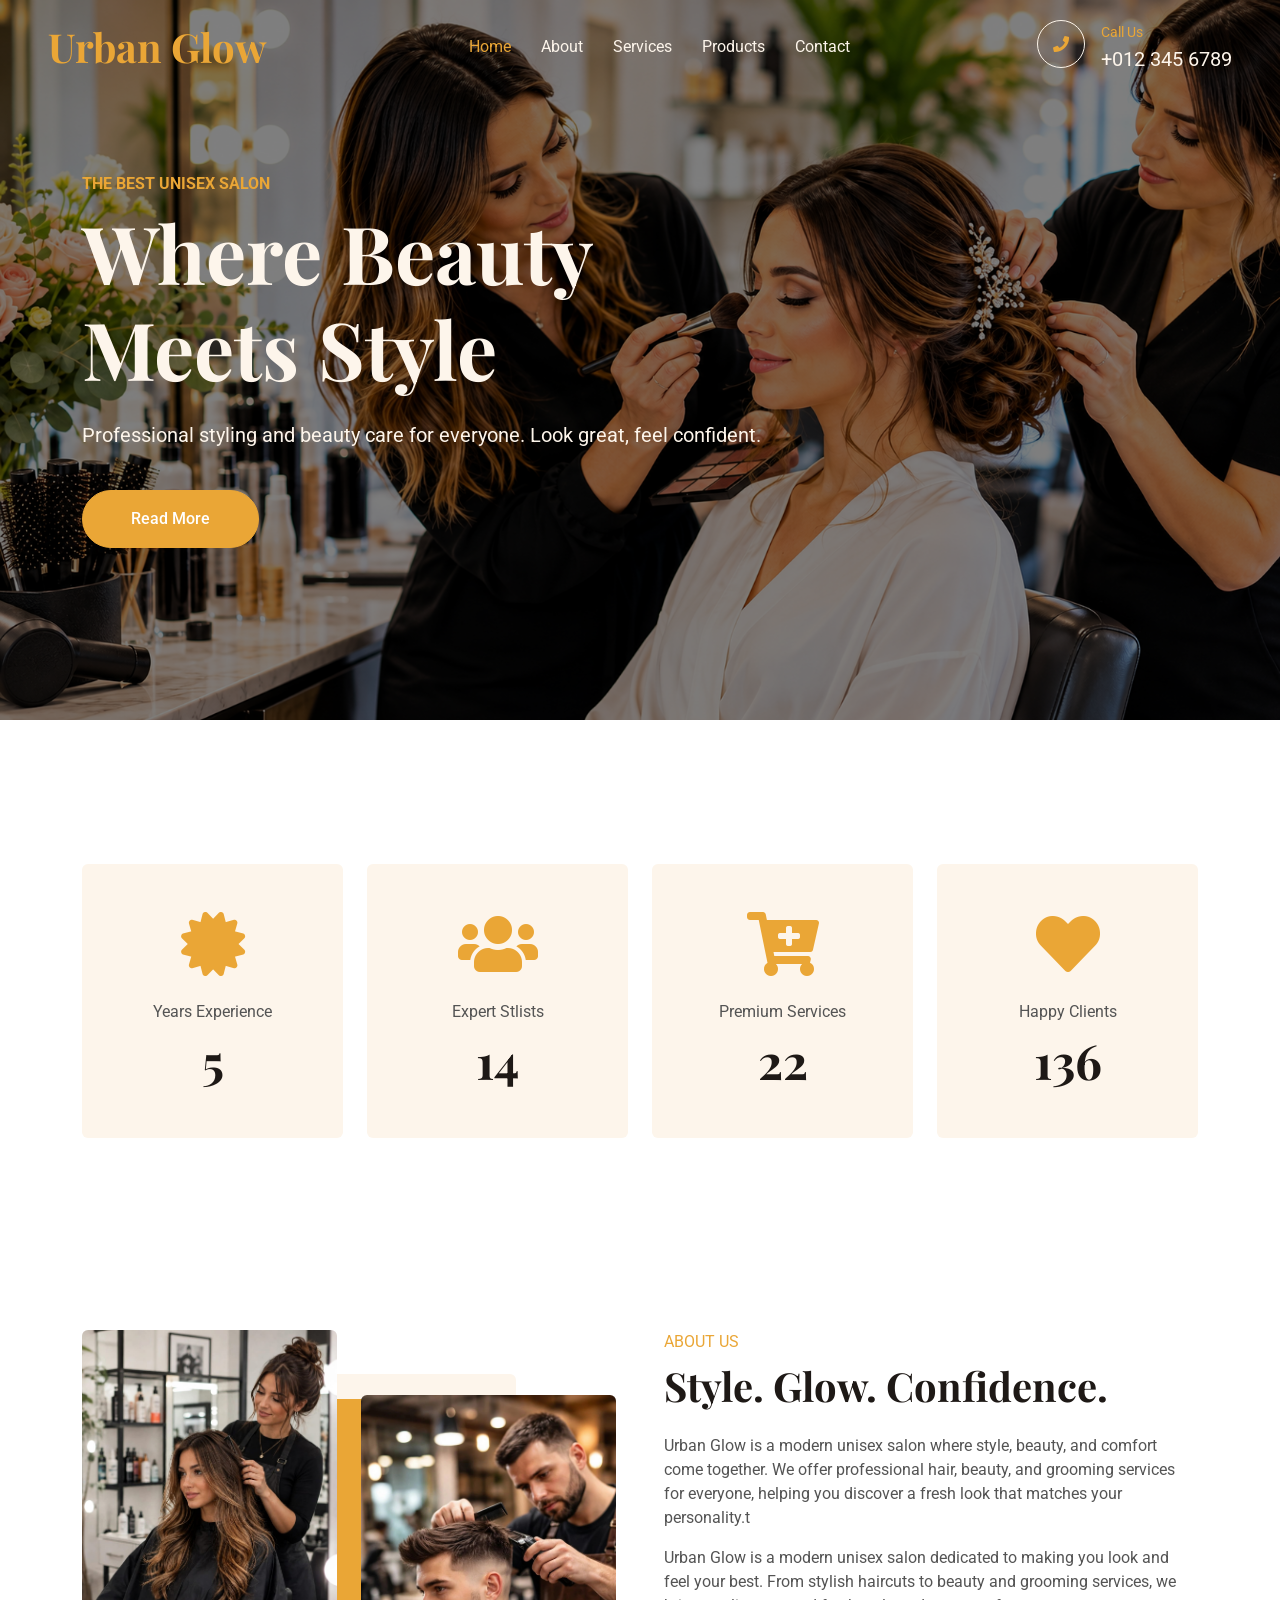
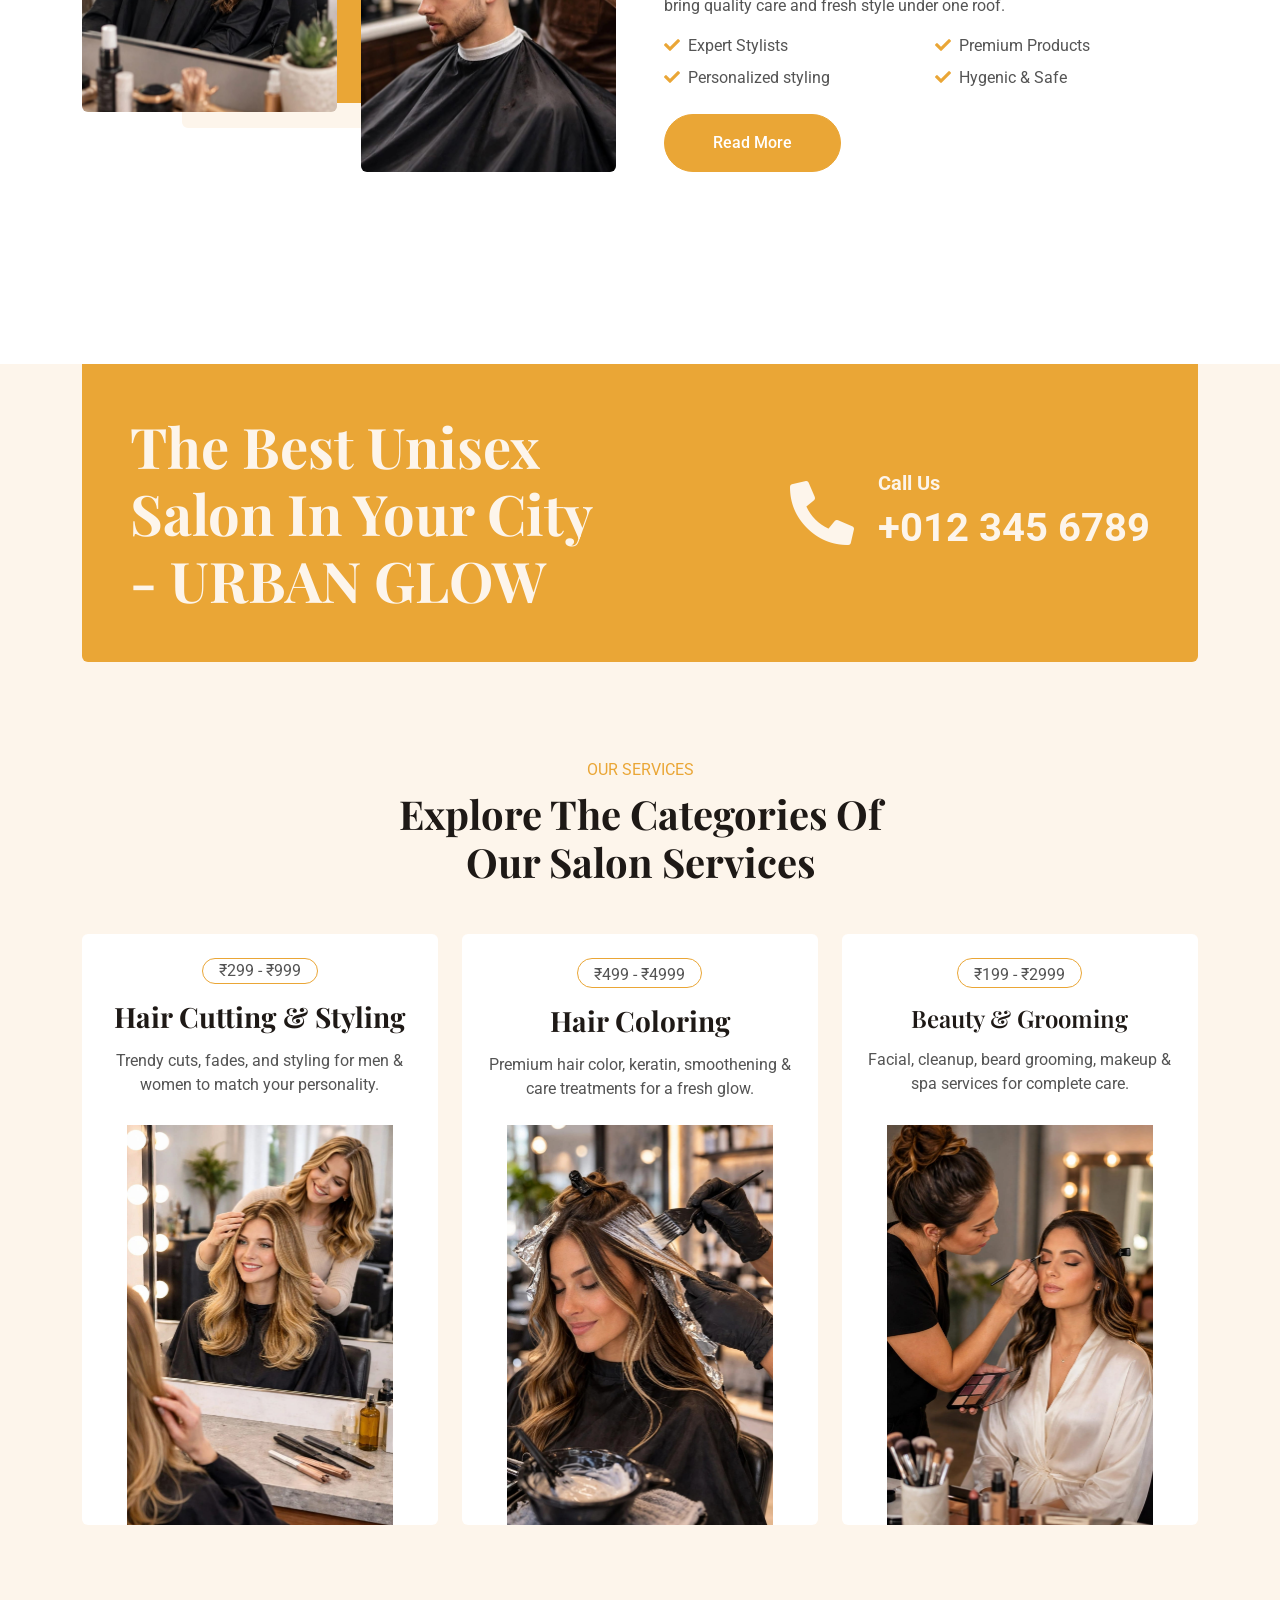
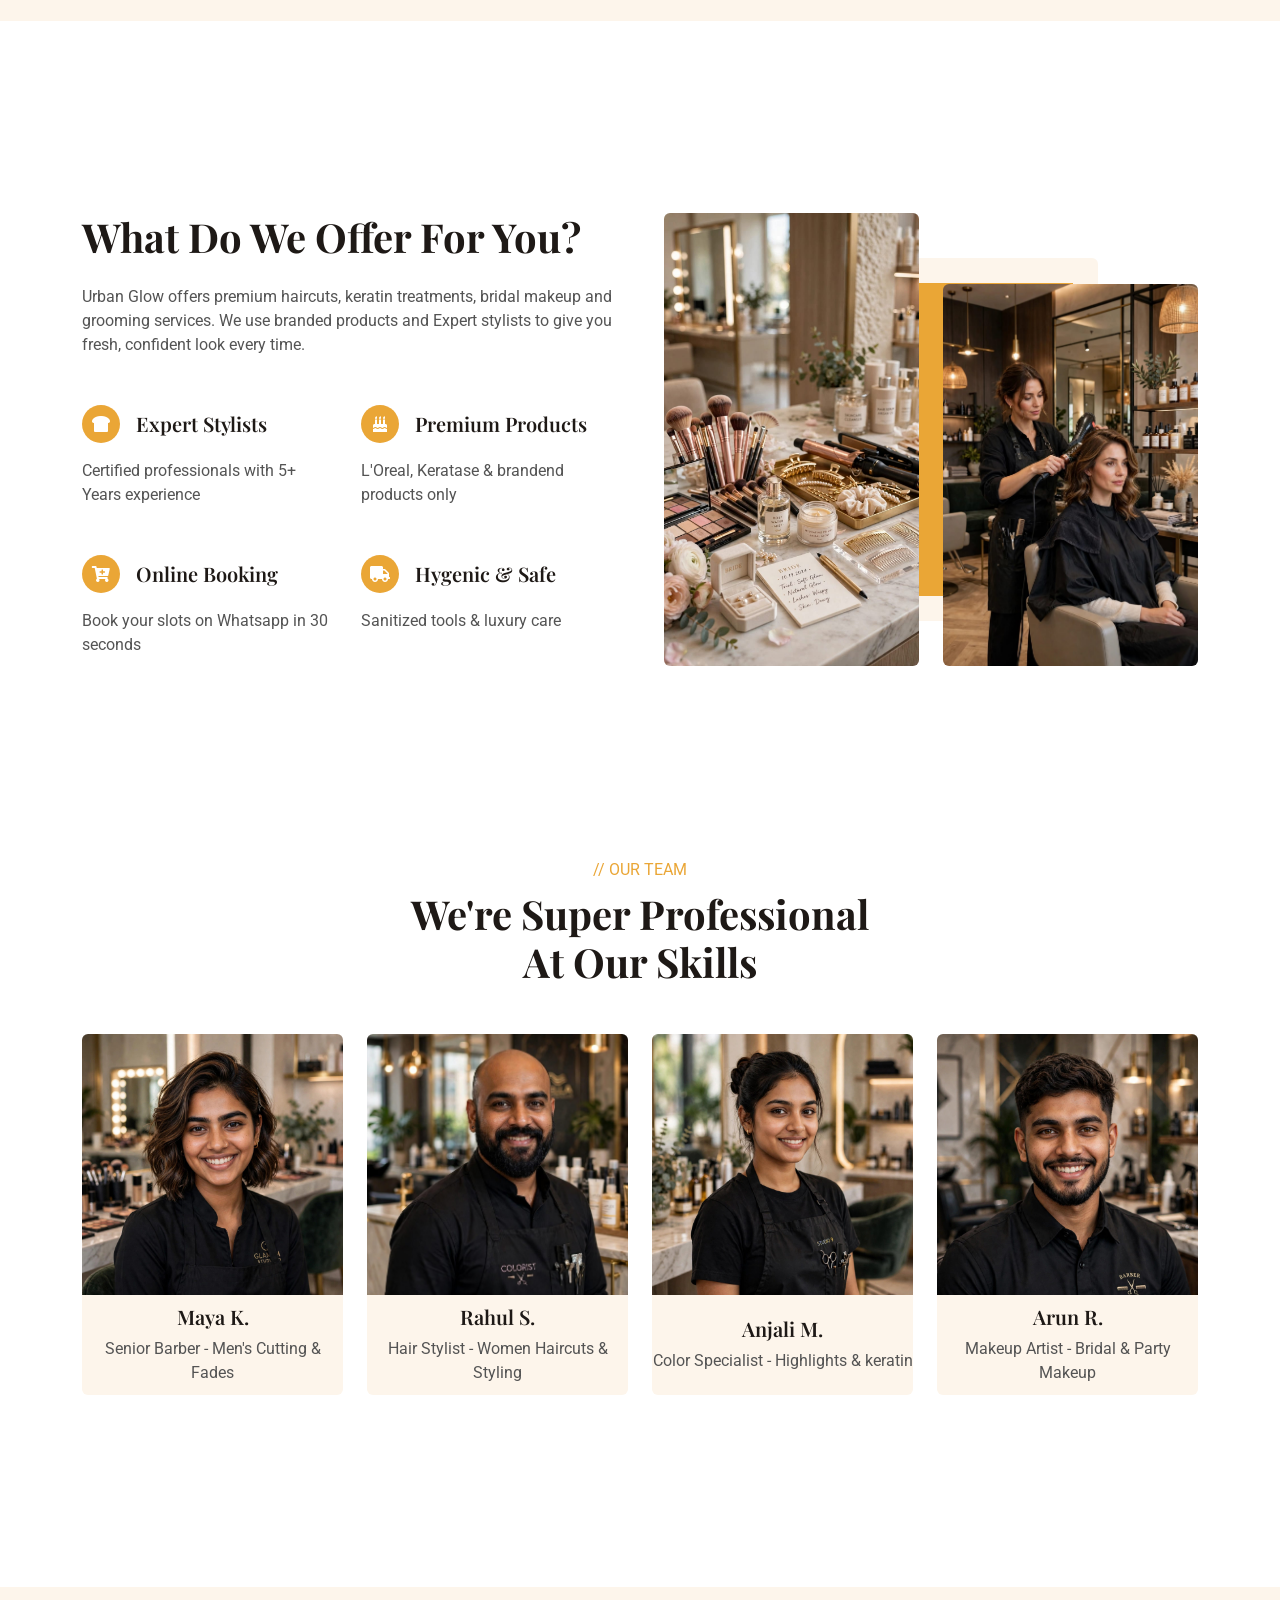
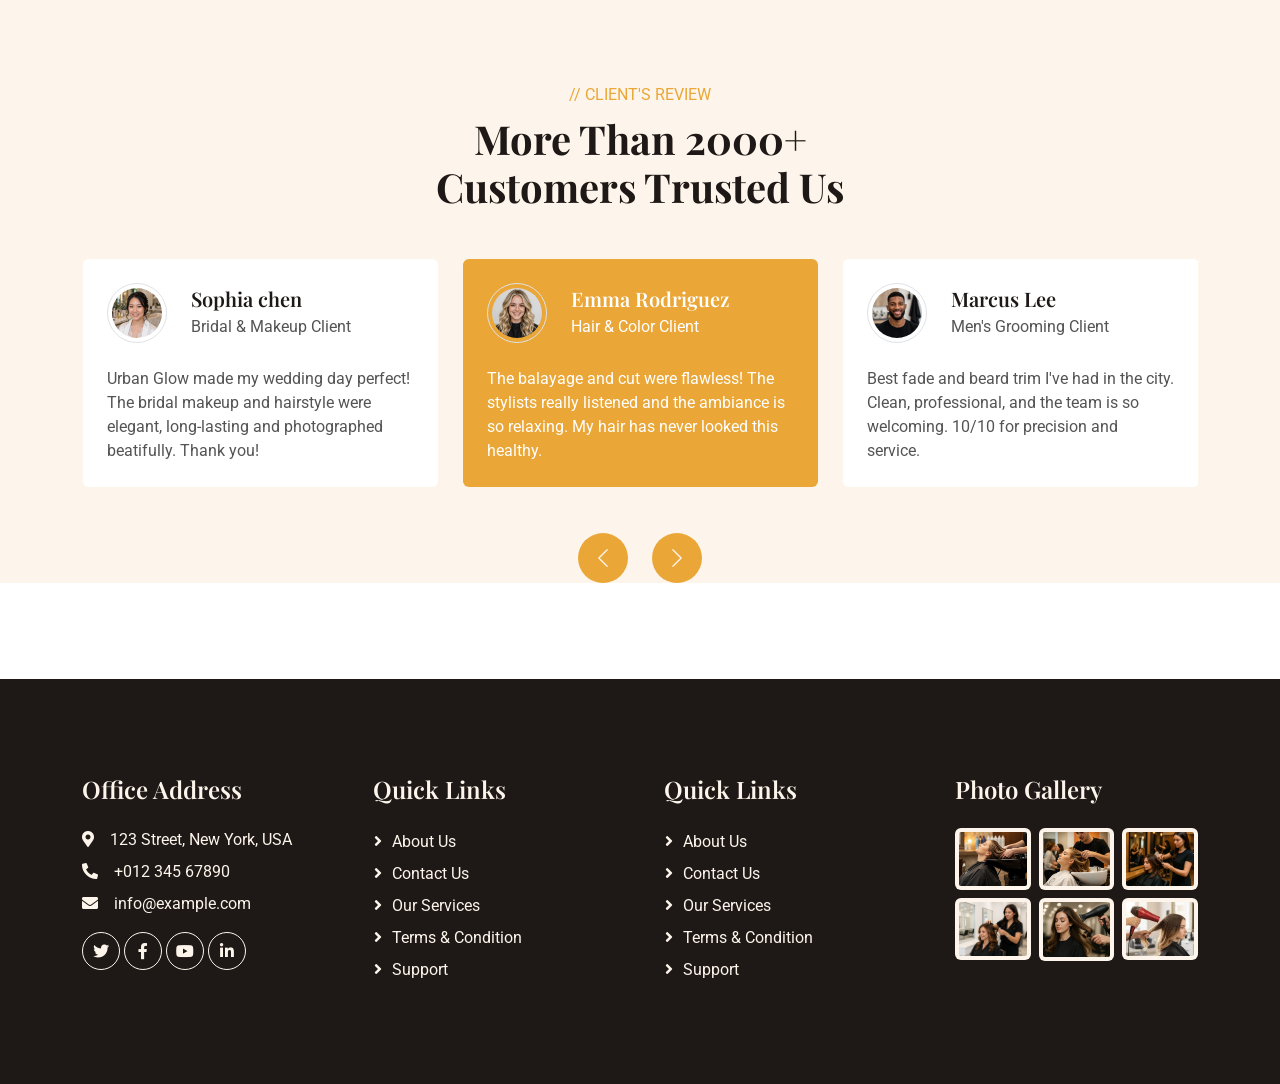
==== index.html @ 9240a6b5 "Add files via upload" ====
<!DOCTYPE html>
<html lang="en">

<head>
    <meta charset="utf-8">
    <title>Baker - Bakery Website Template</title>
    <meta content="width=device-width, initial-scale=1.0" name="viewport">
    <meta content="" name="keywords">
    <meta content="" name="description">

    <!-- Favicon -->
    <link href="img/favicon.ico" rel="icon">

    <!-- Google Web Fonts -->
    <link rel="preconnect" href="https://fonts.googleapis.com">
    <link rel="preconnect" href="https://fonts.gstatic.com" crossorigin>
    <link href="https://fonts.googleapis.com/css2?family=Roboto:wght@400;500&family=Playfair+Display:wght@600;700&display=swap" rel="stylesheet"> 

    <!-- Icon Font Stylesheet -->
    <link href="https://cdnjs.cloudflare.com/ajax/libs/font-awesome/5.10.0/css/all.min.css" rel="stylesheet">
    <link href="https://cdn.jsdelivr.net/npm/bootstrap-icons@1.4.1/font/bootstrap-icons.css" rel="stylesheet">

    <!-- Libraries Stylesheet -->
    <link href="lib/animate/animate.min.css" rel="stylesheet">
    <link href="lib/owlcarousel/assets/owl.carousel.min.css" rel="stylesheet">

    <!-- Customized Bootstrap Stylesheet -->
    <link href="css/bootstrap.min.css" rel="stylesheet">

    <!-- Template Stylesheet -->
    <link href="css/style.css" rel="stylesheet">
</head>

<body>
    <!-- Spinner Start -->
    <div id="spinner" class="show bg-white position-fixed translate-middle w-100 vh-100 top-50 start-50 d-flex align-items-center justify-content-center">
        <div class="spinner-grow text-primary" role="status"></div>
    </div>
    <!-- Spinner End -->


    <!-- Topbar Start -->
    <!-- <div class="container-fluid top-bar bg-dark text-light px-0 wow fadeIn" data-wow-delay="0.1s">
        <div class="row gx-0 align-items-center d-none d-lg-flex">
            <div class="col-lg-6 px-5 text-start">
                <ol class="breadcrumb mb-0">
                    <li class="breadcrumb-item"><a class="small text-light" href="#">Home</a></li>
                    <li class="breadcrumb-item"><a class="small text-light" href="#">Career</a></li>
                    <li class="breadcrumb-item"><a class="small text-light" href="#">Terms</a></li>
                    <li class="breadcrumb-item"><a class="small text-light" href="#">Privacy</a></li>
                </ol>
            </div>
            <div class="col-lg-6 px-5 text-end">
                <small>Follow us:</small>
                <div class="h-100 d-inline-flex align-items-center">
                    <a class="btn-lg-square text-primary border-end rounded-0" href=""><i class="fab fa-facebook-f"></i></a>
                    <a class="btn-lg-square text-primary border-end rounded-0" href=""><i class="fab fa-twitter"></i></a>
                    <a class="btn-lg-square text-primary border-end rounded-0" href=""><i class="fab fa-linkedin-in"></i></a>
                    <a class="btn-lg-square text-primary pe-0" href=""><i class="fab fa-instagram"></i></a>
                </div>
            </div>
        </div>
    </div> -->
    <!-- Topbar End -->


    <!-- Navbar Start -->
    <nav class="navbar navbar-expand-lg navbar-dark fixed-top py-lg-0 px-lg-5 wow fadeIn" data-wow-delay="0.1s">
        <a href="index.html" class="navbar-brand ms-4 ms-lg-0">
            <h1 class="text-primary m-0">Urban Glow</h1>
        </a>
        <button type="button" class="navbar-toggler me-4" data-bs-toggle="collapse" data-bs-target="#navbarCollapse">
            <span class="navbar-toggler-icon"></span>
        </button>
        <div class="collapse navbar-collapse" id="navbarCollapse">
            <div class="navbar-nav mx-auto p-4 p-lg-0">
                <a href="index.html" class="nav-item nav-link active">Home</a>
                <a href="about.html" class="nav-item nav-link">About</a>
                <a href="service.html" class="nav-item nav-link">Services</a>
                <a href="product.html" class="nav-item nav-link">Products</a>
                <!-- <div class="nav-item dropdown">
                    <a href="#" class="nav-link dropdown-toggle" data-bs-toggle="dropdown">Pages</a>
                    <div class="dropdown-menu m-0">
                        <a href="team.html" class="dropdown-item">Our Team</a>
                        <a href="testimonial.html" class="dropdown-item">Testimonial</a>
                        <a href="404.html" class="dropdown-item">404 Page</a>
                    </div>
                </div> -->
                <a href="contact.html" class="nav-item nav-link">Contact</a>
            </div>
            <div class=" d-none d-lg-flex">
                <div class="flex-shrink-0 btn-lg-square border border-light rounded-circle">
                    <i class="fa fa-phone text-primary"></i>
                </div>
                <div class="ps-3">
                    <small class="text-primary mb-0">Call Us</small>
                    <p class="text-light fs-5 mb-0">+012 345 6789</p>
                </div>
            </div>
        </div>
    </nav>
    <!-- Navbar End -->


    <!-- Carousel Start -->
    <div class="container-fluid p-0 pb-5 wow fadeIn" data-wow-delay="0.1s">
        <div class="owl-carousel header-carousel position-relative">
            <div class="owl-carousel-item position-relative">
                <img class="img-fluid" src="img/backgroundimg1.png" alt="">
                <div class="owl-carousel-inner">
                    <div class="container">
                        <div class="row justify-content-start">
                            <div class="col-lg-8">
                                <p class="text-primary text-uppercase fw-bold mb-2"> The Best Unisex Salon</p>
                                <h1 class="display-1 text-light mb-4 animated slideInDown">Where Beauty Meets Style</h1>
                                <p class="text-light fs-5 mb-4 pb-3">Professional styling and beauty care for everyone. Look great, feel confident.</p>
                                <a href="" class="btn btn-primary rounded-pill py-3 px-5">Read More</a>
                            </div>
                        </div>
                    </div>
                </div>
            </div>
            <!-- <div class="owl-carousel-item position-relative">
                <img class="img-fluid" src="img/carousel-2.jpg" alt="">
                <div class="owl-carousel-inner">
                    <div class="container">
                        <div class="row justify-content-start">
                            <div class="col-lg-8">
                                <p class="text-primary text-uppercase fw-bold mb-2">// The Best Bakery</p>
                                <h1 class="display-1 text-light mb-4 animated slideInDown">We Bake With Passion</h1>
                                <p class="text-light fs-5 mb-4 pb-3">Vero elitr justo clita lorem. Ipsum dolor sed stet sit diam rebum ipsum.</p>
                                <a href="" class="btn btn-primary rounded-pill py-3 px-5">Read More</a>
                            </div>
                        </div>
                    </div>
                </div>
            </div> -->
        </div>
    </div>
    <!-- Carousel End -->


    <!-- Facts Start -->
    <div class="container-fluid py-6">
        <div class="container">
            <div class="row g-4">
                <div class="col-lg-3 col-md-6 wow fadeIn" data-wow-delay="0.1s">
                    <div class="fact-item bg-light rounded text-center h-100 p-5">
                        <i class="fa fa-certificate fa-4x text-primary mb-4"></i>
                        <p class="mb-2">Years Experience</p>
                        <h1 class="display-5 mb-0" data-toggle="counter-up">10</h1>
                    </div>
                </div>
                <div class="col-lg-3 col-md-6 wow fadeIn" data-wow-delay="0.3s">
                    <div class="fact-item bg-light rounded text-center h-100 p-5">
                        <i class="fa fa-users fa-4x text-primary mb-4"></i>
                        <p class="mb-2">Expert Stlists</p>
                        <h1 class="display-5 mb-0" data-toggle="counter-up">25</h1>
                    </div>
                </div>
                <div class="col-lg-3 col-md-6 wow fadeIn" data-wow-delay="0.5s">
                    <div class="fact-item bg-light rounded text-center h-100 p-5">
                        <i class="fa fa-cart-plus fa-4x text-primary mb-4"></i>
                        <p class="mb-2">Premium Services</p>
                        <h1 class="display-5 mb-0" data-toggle="counter-up">40</h1>
                    </div>
                </div>
                <div class="col-lg-3 col-md-6 wow fadeIn" data-wow-delay="0.7s">
                    <div class="fact-item bg-light rounded text-center h-100 p-5">
                        <i class="fa fa-heart fa-4x text-primary mb-4"></i>
                        <p class="mb-2">Happy Clients</p>
                        <h1 class="display-5 mb-0" data-toggle="counter-up">250</h1>
                    </div>
                </div>
            </div>
        </div>
    </div>
    <!-- Facts End -->


    <!-- About Start -->
    <div class="container-fluid py-6">
        <div class="container">
            <div class="row g-5">
                <div class="col-lg-6 wow fadeInUp" data-wow-delay="0.1s">
                    <div class="row img-twice position-relative h-100">
                        <div class="col-6">
                            <img class="img-fluid rounded" src="img/girl1.jpeg" alt="">
                        </div>
                        <div class="col-6 align-self-end">
                            <img class="img-fluid rounded" src="img/men1.jpeg" alt="">
                        </div>
                    </div>
                </div>
                <div class="col-lg-6 wow fadeInUp" data-wow-delay="0.5s">
                    <div class="h-100">
                        <p class="text-primary text-uppercase mb-2">About Us</p>
                        <h1 class="display-6 mb-4">Style. Glow. Confidence.</h1>

                        <p>Urban Glow is a modern unisex salon where style, beauty, and comfort come together. We offer professional hair, beauty, and grooming services for everyone, helping you discover a fresh look that matches your personality.t</p>

                        <p>Urban Glow is a modern unisex salon dedicated to making you look and feel your best. From stylish haircuts to beauty and grooming services, we bring quality care and fresh style under one roof.</p>

                        <div class="row g-2 mb-4">
                            <div class="col-sm-6">
                                <i class="fa fa-check text-primary me-2"></i>Expert Stylists
                            </div>
                            <div class="col-sm-6">
                                <i class="fa fa-check text-primary me-2"></i>Premium Products
                            </div>
                            <div class="col-sm-6">
                                <i class="fa fa-check text-primary me-2"></i>Personalized styling
                            </div>
                            <div class="col-sm-6">
                                <i class="fa fa-check text-primary me-2"></i>Hygenic & Safe
                            </div>
                        </div>
                        <a class="btn btn-primary rounded-pill py-3 px-5" href="">Read More</a>
                    </div>
                </div>
            </div>
        </div>
    </div>
    <!-- About End -->


    <!-- Product Start -->
    <div class="container-fluid bg-light my-6 py-6 pt-0">
        <div class="container">
            <div class="bg-primary text-light rounded-bottom p-5 my-6 mt-0 wow fadeInUp" data-wow-delay="0.1s">
                <div class="row g-4 align-items-center">
                    <div class="col-lg-6">
                        <h1 class="display-4 text-light mb-0">The Best Unisex Salon In Your City - URBAN GLOW</h1>
                    </div>
                    <div class="col-lg-6 text-lg-end">
                        <div class="d-inline-flex align-items-center text-start">
                            <i class="fa fa-phone-alt fa-4x flex-shrink-0"></i>
                            <div class="ms-4">
                                <p class="fs-5 fw-bold mb-0">Call Us</p>
                                <p class="fs-1 fw-bold mb-0">+012 345 6789</p>
                            </div>
                        </div>
                    </div>
                </div>
            </div>
            <div class="text-center mx-auto mb-5 wow fadeInUp" data-wow-delay="0.1s" style="max-width: 500px;">
                <p class="text-primary text-uppercase mb-2">Our Services</p>
                <h1 class="display-6 mb-4">Explore The Categories Of Our Salon Services</h1>
            </div>
            <div class="row g-4">
                <div class="col-lg-4 col-md-6 wow fadeInUp" data-wow-delay="0.1s">
                    <div class="product-item d-flex flex-column bg-white rounded overflow-hidden h-100">
                        <div class="text-center p-4">
                            <div class="d-inline-block border border-primary rounded-pill px-3 mb-3">₹299 - ₹999</div>
                            <h3 class="mb-3">Hair Cutting & Styling</h3>
                            <span>Trendy cuts, fades, and styling for men & women to match your personality.</span>
                        </div>
                        <div class="position-relative mt-auto">
    <img class="img-fluid salon-img" src="img/girl2.jpeg" alt="Salon">
    
    <div class="product-overlay">
        <a class="btn btn-lg-square btn-outline-light rounded-circle" href="">
            <i class="fa fa-eye text-primary"></i>
        </a>
    </div>
</div>
<style>
    .salon-img {
    width: 100%;
    height: 400px;
    object-fit: contain;
    display: block;
}
</style>
                    </div>
                </div>
                <div class="col-lg-4 col-md-6 wow fadeInUp" data-wow-delay="0.3s">
                    <div class="product-item d-flex flex-column bg-white rounded overflow-hidden h-100">
                        <div class="text-center p-4">
                            <div class="d-inline-block border border-primary rounded-pill pt-1 px-3 mb-3">₹499 - ₹4999</div>
                            <h3 class="mb-3">Hair Coloring </h3>
                            <span>Premium hair color, keratin, smoothening & care treatments for a fresh glow.</span>
                        </div>
                        <div class="position-relative mt-auto">
    <img class="img-fluid salon-img" src="img/girl3.jpeg" alt="Salon">
    
    <div class="product-overlay">
        <a class="btn btn-lg-square btn-outline-light rounded-circle" href="">
            <i class="fa fa-eye text-primary"></i>
        </a>
    </div>
</div>
                    </div>
                </div>
                <div class="col-lg-4 col-md-6 wow fadeInUp" data-wow-delay="0.5s">
                    <div class="product-item d-flex flex-column bg-white rounded overflow-hidden h-100">
                        <div class="text-center p-4">
                            <div class="d-inline-block border border-primary rounded-pill pt-1 px-3 mb-3">₹199 - ₹2999</div>
                            <h4 class="mb-3">Beauty & Grooming</h4>
                            <span>Facial, cleanup, beard grooming, makeup & spa services for complete care.</span>
                        </div>
                        <div class="position-relative mt-auto">
    <img class="img-fluid salon-img" src="img/girl4.jpeg" alt="Salon">
    
    <div class="product-overlay">
        <a class="btn btn-lg-square btn-outline-light rounded-circle" href="">
            <i class="fa fa-eye text-primary"></i>
        </a>
    </div>
</div>
                    </div>
                </div>
            </div>
        </div>
    </div>
    <!-- Product End -->


    <!-- Service Start -->
    <div class="container-fluid py-6">
        <div class="container">
            <div class="row g-5">
                <div class="col-lg-6 wow fadeInUp" data-wow-delay="0.1s">
                    <!-- <p class="text-primary text-uppercase mb-2">// Our Services</p> -->
                    <h1 class="display-6 mb-4">What Do We Offer For You?</h1>
                    <p class="mb-5">Urban Glow offers premium haircuts, keratin treatments, bridal makeup and grooming services. We use branded products and Expert stylists to give you fresh, confident look every time.</p>
                    <div class="row gy-5 gx-4">
                        <div class="col-sm-6 wow fadeIn" data-wow-delay="0.1s">
                            <div class="d-flex align-items-center mb-3">
                                <div class="flex-shrink-0 btn-square bg-primary rounded-circle me-3">
                                    <i class="fa fa-bread-slice text-white"></i>
                                </div>
                                <h5 class="mb-0">Expert Stylists</h5>
                            </div>
                            <span>Certified professionals with 5+ Years experience</span>
                        </div>
                        <div class="col-sm-6 wow fadeIn" data-wow-delay="0.2s">
                            <div class="d-flex align-items-center mb-3">
                                <div class="flex-shrink-0 btn-square bg-primary rounded-circle me-3">
                                    <i class="fa fa-birthday-cake text-white"></i>
                                </div>
                                <h5 class="mb-0">Premium Products</h5>
                            </div>
                            <span>L'Oreal, Keratase & brandend products only</span>
                        </div>
                        <div class="col-sm-6 wow fadeIn" data-wow-delay="0.3s">
                            <div class="d-flex align-items-center mb-3">
                                <div class="flex-shrink-0 btn-square bg-primary rounded-circle me-3">
                                    <i class="fa fa-cart-plus text-white"></i>
                                </div>
                                <h5 class="mb-0">Online Booking</h5>
                            </div>
                            <span>Book your slots on Whatsapp in 30 seconds</span>
                        </div>
                        <div class="col-sm-6 wow fadeIn" data-wow-delay="0.4s">
                            <div class="d-flex align-items-center mb-3">
                                <div class="flex-shrink-0 btn-square bg-primary rounded-circle me-3">
                                    <i class="fa fa-truck text-white"></i>
                                </div>
                                <h5 class="mb-0">Hygenic & Safe</h5>
                            </div>
                            <span>Sanitized tools & luxury care</span>
                        </div>
                    </div>
                </div>
                <div class="col-lg-6 wow fadeInUp" data-wow-delay="0.5s">
                    <div class="row img-twice position-relative h-100">
                        <div class="col-6">
                            <img class="img-fluid rounded" src="img/image1.jpeg" alt="">
                        </div>
                        <div class="col-6 align-self-end">
                            <img class="img-fluid rounded" src="img/image2.jpeg" alt="">
                        </div>
                    </div>
                </div>
            </div>
        </div>
    </div>
    <!-- Service End -->


    <!-- Team Start -->
    <div class="container-fluid py-6">
        <div class="container">
            <div class="text-center mx-auto mb-5 wow fadeInUp" data-wow-delay="0.1s" style="max-width: 500px;">
                <p class="text-primary text-uppercase mb-2">// Our Team</p>
                <h1 class="display-6 mb-4">We're Super Professional At Our Skills</h1>
            </div>
            <div class="row g-4">
                <div class="col-lg-3 col-md-6 wow fadeInUp" data-wow-delay="0.1s">
                    <div class="team-item text-center rounded overflow-hidden">
                        <img class="img-fluid" src="img/image3.jpeg" alt="">
                        <div class="team-text">
                            <div class="team-title">
                                <h5>Maya K.</h5>
                                <span>Senior Barber - Men's Cutting & Fades</span>
                            </div>
                            <div class="team-social">
                                <a class="btn btn-square btn-light rounded-circle" href=""><i class="fab fa-facebook-f"></i></a>
                                <a class="btn btn-square btn-light rounded-circle" href=""><i class="fab fa-twitter"></i></a>
                                <a class="btn btn-square btn-light rounded-circle" href=""><i class="fab fa-instagram"></i></a>
                            </div>
                        </div>
                    </div>
                </div>
                <div class="col-lg-3 col-md-6 wow fadeInUp" data-wow-delay="0.3s">
                    <div class="team-item text-center rounded overflow-hidden">
                        <img class="img-fluid" src="img/image4.jpeg" alt="">
                        <div class="team-text">
                            <div class="team-title">
                                <h5>Rahul S.</h5>
                                <span>Hair Stylist - Women Haircuts & Styling </span>
                            </div>
                            <div class="team-social">
                                <a class="btn btn-square btn-light rounded-circle" href=""><i class="fab fa-facebook-f"></i></a>
                                <a class="btn btn-square btn-light rounded-circle" href=""><i class="fab fa-twitter"></i></a>
                                <a class="btn btn-square btn-light rounded-circle" href=""><i class="fab fa-instagram"></i></a>
                            </div>
                        </div>
                    </div>
                </div>
                <div class="col-lg-3 col-md-6 wow fadeInUp" data-wow-delay="0.5s">
                    <div class="team-item text-center rounded overflow-hidden">
                        <img class="img-fluid" src="img/image5.jpeg" alt="">
                        <div class="team-text">
                            <div class="team-title">
                                <h5>Anjali M.</h5>
                                <span>Color Specialist - Highlights & keratin</span>
                            </div>
                            <div class="team-social">
                                <a class="btn btn-square btn-light rounded-circle" href=""><i class="fab fa-facebook-f"></i></a>
                                <a class="btn btn-square btn-light rounded-circle" href=""><i class="fab fa-twitter"></i></a>
                                <a class="btn btn-square btn-light rounded-circle" href=""><i class="fab fa-instagram"></i></a>
                            </div>
                        </div>
                    </div>
                </div>
                <div class="col-lg-3 col-md-6 wow fadeInUp" data-wow-delay="0.7s">
                    <div class="team-item text-center rounded overflow-hidden">
                        <img class="img-fluid" src="img/image6.jpeg" alt="">
                        <div class="team-text">
                            <div class="team-title">
                                <h5>Arun R.</h5>
                                <span>Makeup Artist - Bridal & Party Makeup</span>
                            </div>
                            <div class="team-social">
                                <a class="btn btn-square btn-light rounded-circle" href=""><i class="fab fa-facebook-f"></i></a>
                                <a class="btn btn-square btn-light rounded-circle" href=""><i class="fab fa-twitter"></i></a>
                                <a class="btn btn-square btn-light rounded-circle" href=""><i class="fab fa-instagram"></i></a>
                            </div>
                        </div>
                    </div>
                </div>
            </div>
        </div>
    </div>
    <!-- Team End -->


    <!-- Testimonial Start -->
    <div class="container-fluid bg-light my-6 py-6 pb-0">
        <div class="container">
            <div class="text-center mx-auto mb-5 wow fadeInUp" data-wow-delay="0.1s" style="max-width: 500px;">
                <p class="text-primary text-uppercase mb-2">// Client's Review</p>
                <h1 class="display-6 mb-4">More Than 2000+ Customers Trusted Us</h1>
            </div>
            <div class="owl-carousel testimonial-carousel wow fadeInUp" data-wow-delay="0.1s">
                <div class="testimonial-item bg-white rounded p-4">
                    <div class="d-flex align-items-center mb-4">
                        <img class="flex-shrink-0 rounded-circle border p-1" src="img/emma.jpeg" alt="">
                        <div class="ms-4">
                            <h5 class="mb-1">Emma Rodriguez</h5>
                            <span>Hair & Color Client </span>
                        </div>
                    </div>
                    <p class="mb-0">The balayage and cut were flawless! The stylists really listened and the ambiance is so relaxing. My hair has never looked this healthy.</p>
                </div>
                <div class="testimonial-item bg-white rounded p-4">
                    <div class="d-flex align-items-center mb-4">
                        <img class="flex-shrink-0 rounded-circle border p-1" src="img/marcus.jpeg" alt="">
                        <div class="ms-4">
                            <h5 class="mb-1">Marcus Lee</h5>
                            <span>Men's Grooming Client</span>
                        </div>
                    </div>
                    <p class="mb-0">Best fade and beard trim I've had in the city. Clean, professional, and the team is so welcoming. 10/10 for precision and service.</p>
                </div>
                <div class="testimonial-item bg-white rounded p-4">
                    <div class="d-flex align-items-center mb-4">
                        <img class="flex-shrink-0 rounded-circle border p-1" src="img/priya.jpeg" alt="">
                        <div class="ms-4">
                            <h5 class="mb-1">Priya Sharma</h5>
                            <span>Spa & Skincare Client</span>
                        </div>
                    </div>
                    <fp class="mb-0">Urban Glow made my wedding day perfect! The bridal makeup and hairstyle were elegant, long-lasting and photographed beatifully. Thank you!</p>
                </div>
                <div class="testimonial-item bg-white rounded p-4">
                    <div class="d-flex align-items-center mb-4">
                        <img class="flex-shrink-0 rounded-circle border p-1" src="img/sophia.jpeg" alt="">
                        <div class="ms-4">
                            <h5 class="mb-1">Sophia chen</h5>
                            <span>Bridal & Makeup Client</span>
                        </div>
                    </div>
                    <p class="mb-0">Urban Glow made my wedding day perfect! The bridal makeup and hairstyle were elegant, long-lasting and photographed beatifully. Thank you!</p>
                </div>
            </div>
            <!-- <div class="bg-primary text-light rounded-top p-5 my-6 mb-0 wow fadeInUp" data-wow-delay="0.1s">
                <div class="row align-items-center">
                    <div class="col-md-6">
                        <h1 class="display-4 text-light mb-0">Subscribe Our Newsletter</h1>
                    </div>
                    <div class="col-md-6 text-md-end">
                        <div class="position-relative">
                            <input class="form-control bg-transparent border-light w-100 py-3 ps-4 pe-5" type="text" placeholder="Your email">
                            <button type="button" class="btn btn-dark py-2 px-3 position-absolute top-0 end-0 mt-2 me-2">SignUp</button>
                        </div>
                    </div>
                </div>
            </div> -->
        </div>
    </div>
    <!-- Testimonial End -->


    <!-- Footer Start -->
    <div class="container-fluid bg-dark text-light footer my-6 mb-0 py-5 wow fadeIn" data-wow-delay="0.1s">
        <div class="container py-5">
            <div class="row g-5">
                <div class="col-lg-3 col-md-6">
                    <h4 class="text-light mb-4">Office Address</h4>
                    <p class="mb-2"><i class="fa fa-map-marker-alt me-3"></i>123 Street, New York, USA</p>
                    <p class="mb-2"><i class="fa fa-phone-alt me-3"></i>+012 345 67890</p>
                    <p class="mb-2"><i class="fa fa-envelope me-3"></i>info@example.com</p>
                    <div class="d-flex pt-2">
                        <a class="btn btn-square btn-outline-light rounded-circle me-1" href=""><i class="fab fa-twitter"></i></a>
                        <a class="btn btn-square btn-outline-light rounded-circle me-1" href=""><i class="fab fa-facebook-f"></i></a>
                        <a class="btn btn-square btn-outline-light rounded-circle me-1" href=""><i class="fab fa-youtube"></i></a>
                        <a class="btn btn-square btn-outline-light rounded-circle me-0" href=""><i class="fab fa-linkedin-in"></i></a>
                    </div>
                </div>
                <div class="col-lg-3 col-md-6">
                    <h4 class="text-light mb-4">Quick Links</h4>
                    <a class="btn btn-link" href="">About Us</a>
                    <a class="btn btn-link" href="">Contact Us</a>
                    <a class="btn btn-link" href="">Our Services</a>
                    <a class="btn btn-link" href="">Terms & Condition</a>
                    <a class="btn btn-link" href="">Support</a>
                </div>
                <div class="col-lg-3 col-md-6">
                    <h4 class="text-light mb-4">Quick Links</h4>
                    <a class="btn btn-link" href="">About Us</a>
                    <a class="btn btn-link" href="">Contact Us</a>
                    <a class="btn btn-link" href="">Our Services</a>
                    <a class="btn btn-link" href="">Terms & Condition</a>
                    <a class="btn btn-link" href="">Support</a>
                </div>
                <div class="col-lg-3 col-md-6">
                    <h4 class="text-light mb-4">Photo Gallery</h4>
                    <div class="row g-2">
                        <div class="col-4">
                            <img class="img-fluid bg-light rounded p-1" src="img/image1.jpg" alt="Image">
                        </div>
                        <div class="col-4">
                            <img class="img-fluid bg-light rounded p-1" src="img/image2.jpg" alt="Image">
                        </div>
                        <div class="col-4">
                            <img class="img-fluid bg-light rounded p-1" src="img/image3.jpg" alt="Image">
                        </div>
                        <div class="col-4">
                            <img class="img-fluid bg-light rounded p-1" src="img/image4.jpg" alt="Image">
                        </div>
                        <div class="col-4">
                            <img class="img-fluid bg-light rounded p-1" src="img/image5.jpg" alt="Image">
                        </div>
                        <div class="col-4">
                            <img class="img-fluid bg-light rounded p-1" src="img/image6.jpg" alt="Image">
                        </div>
                    </div>
                </div>
            </div>
        </div>
    </div>
    <!-- Footer End -->


    <!-- Copyright Start -->
    <!-- <div class="container-fluid copyright text-light py-4 wow fadeIn" data-wow-delay="0.1s">
        <div class="container">
            <div class="row">
                <div class="col-md-6 text-center text-md-start mb-3 mb-md-0">
                    &copy; <a href="#">Your Site Name</a>, All Right Reserved.
                </div>
                <div class="col-md-6 text-center text-md-end"> -->
                    <!--/*** The author’s attribution link below must remain intact on your website. ***/-->
                    <!--/*** If you wish to remove this credit link, please purchase the Pro Version from https://htmlcodex.com/downloading/?item=2449 ***/-->
                    <!-- Designed By <a href="https://htmlcodex.com">HTML Codex</a>
                </div>
            </div>
        </div>
    </div> -->
    <!-- Copyright End -->


    <!-- Back to Top -->
    <a href="#" class="btn btn-lg btn-primary btn-lg-square rounded-circle back-to-top"><i class="bi bi-arrow-up"></i></a>


    <!-- JavaScript Libraries -->
    <script src="https://code.jquery.com/jquery-3.4.1.min.js"></script>
    <script src="https://cdn.jsdelivr.net/npm/bootstrap@5.0.0/dist/js/bootstrap.bundle.min.js"></script>
    <script src="lib/wow/wow.min.js"></script>
    <script src="lib/easing/easing.min.js"></script>
    <script src="lib/waypoints/waypoints.min.js"></script>
    <script src="lib/counterup/counterup.min.js"></script>
    <script src="lib/owlcarousel/owl.carousel.min.js"></script>

    <!-- Template Javascript -->
    <script src="js/main.js"></script>
</body>

</html>
---- css/style.css ----
/********** Template CSS **********/
:root {
    --primary: #EAA636;
    --secondary: #545454;
    --light: #FDF5EB;
    --dark: #1E1916;
}

h4,
h5,
h6,
.h4,
.h5,
.h6 {
    font-weight: 600 !important;
}

.py-6 {
    padding-top: 6rem;
    padding-bottom: 6rem;
}

.my-6 {
    margin-top: 6rem;
    margin-bottom: 6rem;
}

.back-to-top {
    position: fixed;
    display: none;
    right: 30px;
    bottom: 30px;
    z-index: 99;
}


/*** Spinner ***/
#spinner {
    opacity: 0;
    visibility: hidden;
    transition: opacity .5s ease-out, visibility 0s linear .5s;
    z-index: 99999;
}

#spinner.show {
    transition: opacity .5s ease-out, visibility 0s linear 0s;
    visibility: visible;
    opacity: 1;
}


/*** Button ***/
.btn {
    font-weight: 500;
    transition: .5s;
}

.btn.btn-primary {
    color: #FFFFFF;
}

.btn-square {
    width: 38px;
    height: 38px;
}

.btn-sm-square {
    width: 32px;
    height: 32px;
}

.btn-lg-square {
    width: 48px;
    height: 48px;
}

.btn-square,
.btn-sm-square,
.btn-lg-square {
    padding: 0;
    display: flex;
    align-items: center;
    justify-content: center;
    font-weight: normal;
}


/*** Navbar ***/
.navbar .dropdown-toggle::after {
    border: none;
    content: "\f107";
    font-family: "Font Awesome 5 Free";
    font-weight: 900;
    vertical-align: middle;
    margin-left: 8px;
}

.navbar .navbar-nav .nav-link {
    padding: 35px 15px;
    color: var(--light);
    outline: none;
}

.navbar .navbar-nav .nav-link:hover,
.navbar .navbar-nav .nav-link.active {
    color: var(--primary);
}

.navbar.fixed-top {
    transition: .5s;
}

@media (max-width: 991.98px) {
    .navbar .navbar-nav {
        margin-top: 10px;
        border-top: 1px solid rgba(255, 255, 255, .3);
        background: var(--dark);
    }

    .navbar .navbar-nav .nav-link {
        padding: 10px 0;
    }
}

@media (min-width: 992px) {
    .navbar .nav-item .dropdown-menu {
        display: block;
        visibility: hidden;
        top: 100%;
        transform: rotateX(-75deg);
        transform-origin: 0% 0%;
        transition: .5s;
        opacity: 0;
    }

    .navbar .nav-item:hover .dropdown-menu {
        transform: rotateX(0deg);
        visibility: visible;
        transition: .5s;
        opacity: 1;
    }
}


/*** Header ***/
.header-carousel .owl-carousel-inner {
    position: absolute;
    width: 100%;
    height: 100%;
    top: 0;
    left: 0;
    display: flex;
    align-items: center;
    background: rgba(0, 0, 0, .5);
}

@media (max-width: 768px) {
    .header-carousel .owl-carousel-item {
        position: relative;
        min-height: 600px;
    }

    .header-carousel .owl-carousel-item img {
        position: absolute;
        width: 100%;
        height: 100%;
        object-fit: cover;
    }

    .header-carousel .owl-carousel-item p {
        font-size: 16px !important;
    }
}

.header-carousel .owl-nav {
    position: relative;
    width: 80px;
    height: 80px;
    margin: -40px auto 0 auto;
    display: flex;
    justify-content: center;
    align-items: center;
}

.header-carousel .owl-nav::before {
    position: absolute;
    content: "";
    width: 100%;
    height: 100%;
    top: 0;
    left: 0;
    background: #FFFFFF;
    transform: rotate(45deg);
}

.header-carousel .owl-nav .owl-prev,
.header-carousel .owl-nav .owl-next {
    position: relative;
    font-size: 40px;
    color: var(--primary);
    transition: .5s;
    z-index: 1;
}

.header-carousel .owl-nav .owl-prev:hover,
.header-carousel .owl-nav .owl-next:hover {
    color: var(--dark);
}

.page-header {
    margin-bottom: 6rem;
    background: linear-gradient(rgba(0, 0, 0, .5), rgba(0, 0, 0, .5)), url(../img/backgroundimg1.png) center center no-repeat;
    background-size: cover;
}

.breadcrumb-item+.breadcrumb-item::before {
    color: var(--light);
}


/*** Facts ***/
.fact-item {
    transition: .5s;
}

.fact-item:hover {
    margin-top: -10px;
    background: #FFFFFF !important;
    box-shadow: 0 0 45px rgba(0, 0, 0, .07);
}


/*** About ***/
.img-twice::before {
    position: absolute;
    content: "";
    width: 60%;
    height: 80%;
    top: 10%;
    left: 20%;
    background: var(--primary);
    border: 25px solid var(--light);
    border-radius: 6px;
    z-index: -1;
}


/*** Product ***/
.product-item {
    transition: .5s;
}

.product-item:hover {
    background: var(--primary) !important;
}

.product-item:hover * {
    color: var(--light);
}

.product-item:hover .border-primary {
    border-color: var(--light) !important;
}

.product-item .product-overlay {
    position: absolute;
    width: 100%;
    height: 0;
    top: 0;
    left: 0;
    display: flex;
    align-items: center;
    justify-content: center;
    background: rgba(0, 0, 0, .5);
    overflow: hidden;
    opacity: 0;
    transition: .5s;
}

.product-item:hover .product-overlay {
    height: 100%;
    opacity: 1;
}


/*** Team ***/
.team-item .team-text {
    position: relative;
    height: 100px;
    overflow: hidden;
}

.team-item .team-title {
    position: absolute;
    width: 100%;
    height: 100%;
    top: 0;
    left: 0;
    display: flex;
    flex-direction: column;
    align-items: center;
    justify-content: center;
    background: var(--light);
    transition: .5s;
}

.team-item:hover .team-title {
    top: -100px;
}

.team-item .team-social {
    position: absolute;
    width: 100%;
    height: 100%;
    top: 100px;
    left: 0;
    display: flex;
    align-items: center;
    justify-content: center;
    background: var(--primary);
    transition: .5s;
}

.team-item .team-social .btn {
    margin: 0 3px;
}

.team-item:hover .team-social {
    top: 0;
}


/*** Testimonial ***/
.testimonial-carousel .owl-item .testimonial-item img {
    width: 60px;
    height: 60px;
}

.testimonial-carousel .owl-item .testimonial-item,
.testimonial-carousel .owl-item .testimonial-item * {
    transition: .5s;
}

.testimonial-carousel .owl-item.center .testimonial-item {
    background: var(--primary) !important;
}

.testimonial-carousel .owl-item.center .testimonial-item * {
    color: #FFFFFF !important;
}

.testimonial-carousel .owl-nav {
    margin-top: 30px;
    display: flex;
    justify-content: center;
}

.testimonial-carousel .owl-nav .owl-prev,
.testimonial-carousel .owl-nav .owl-next {
    margin: 0 12px;
    width: 50px;
    height: 50px;
    display: flex;
    align-items: center;
    justify-content: center;
    border-radius: 50px;
    font-size: 22px;
    color: var(--light);
    background: var(--primary);
    transition: .5s;
}

.testimonial-carousel .owl-nav .owl-prev:hover,
.testimonial-carousel .owl-nav .owl-next:hover {
    color: var(--primary);
    background: var(--dark);
}


/*** Footer ***/
.footer .btn.btn-link {
    display: block;
    margin-bottom: 5px;
    padding: 0;
    text-align: left;
    color: var(--light);
    font-weight: normal;
    text-transform: capitalize;
    transition: .3s;
}

.footer .btn.btn-link::before {
    position: relative;
    content: "\f105";
    font-family: "Font Awesome 5 Free";
    font-weight: 900;
    color: var(--light);
    margin-right: 10px;
}

.footer .btn.btn-link:hover {
    color: var(--primary);
    letter-spacing: 1px;
    box-shadow: none;
}

.copyright {
    background: #111111;
}

.copyright a {
    color: var(--primary);
}

.copyright a:hover {
    color: var(--light);
}
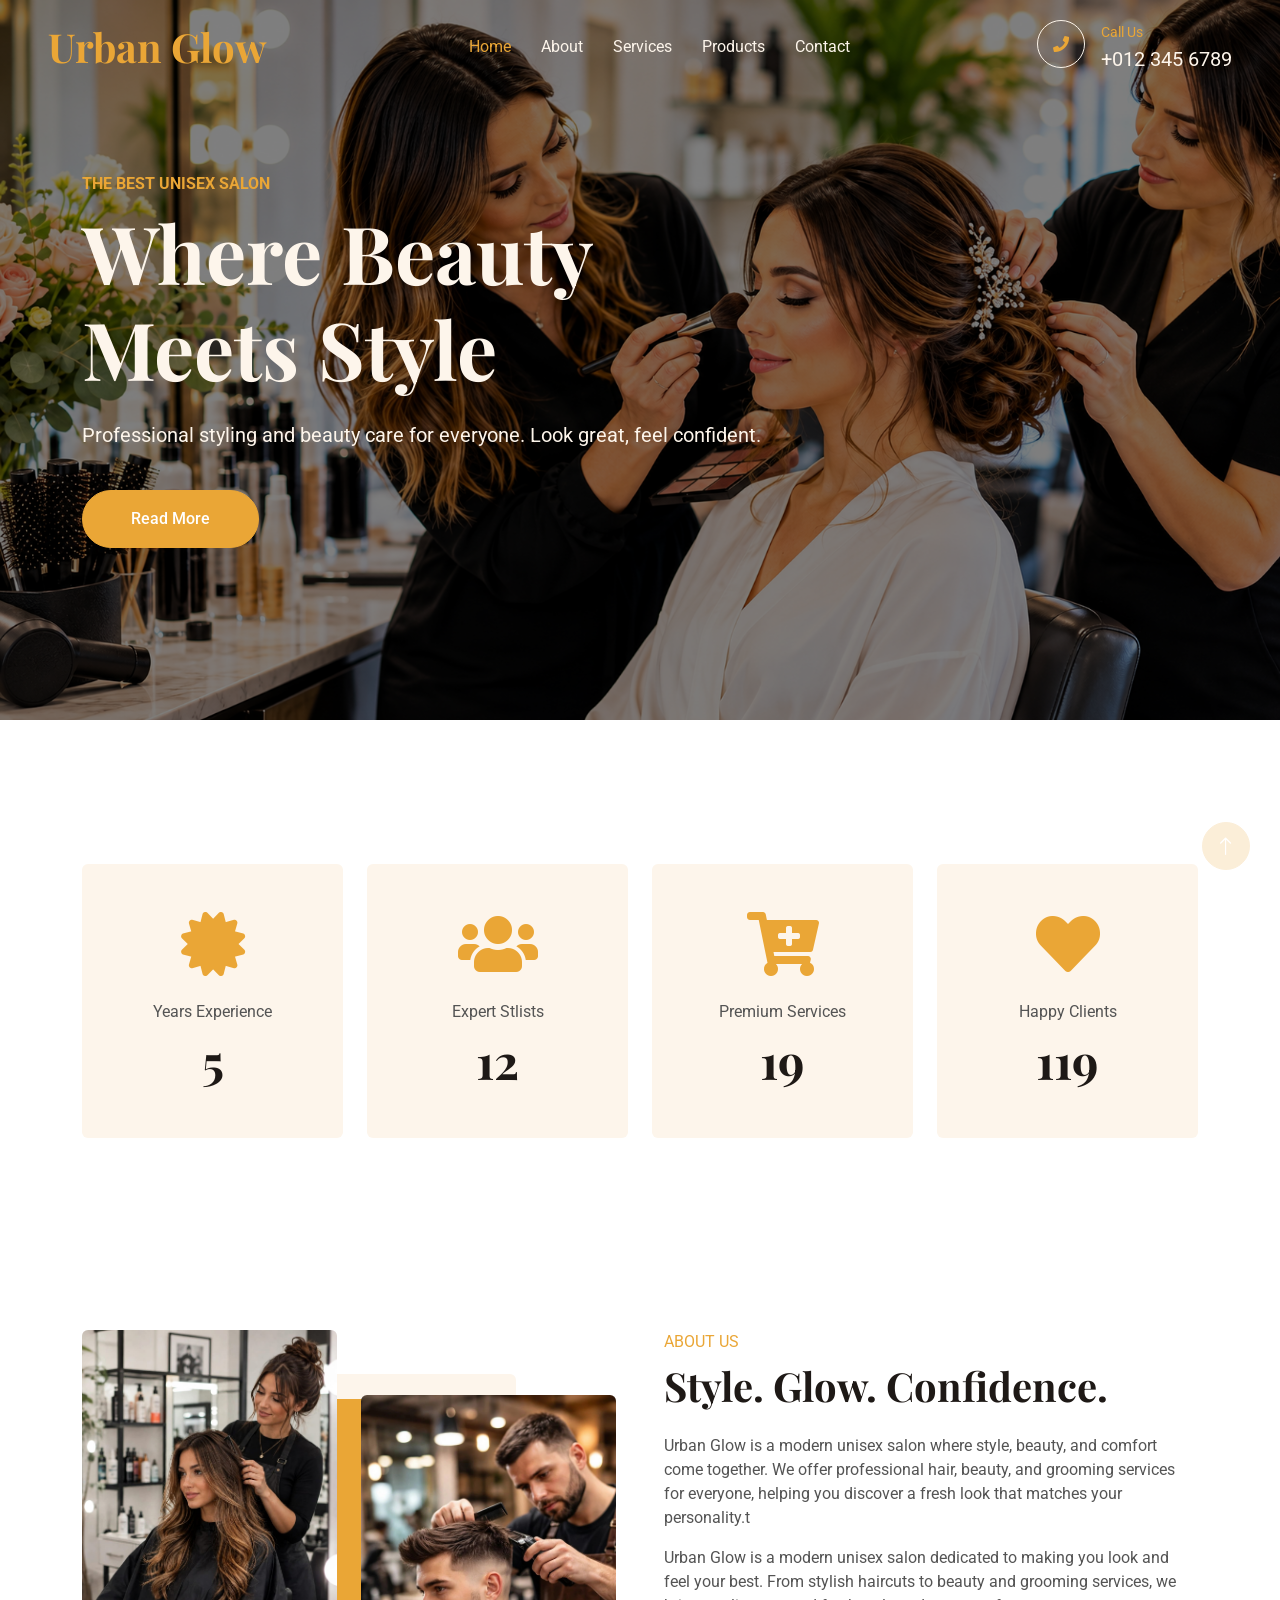
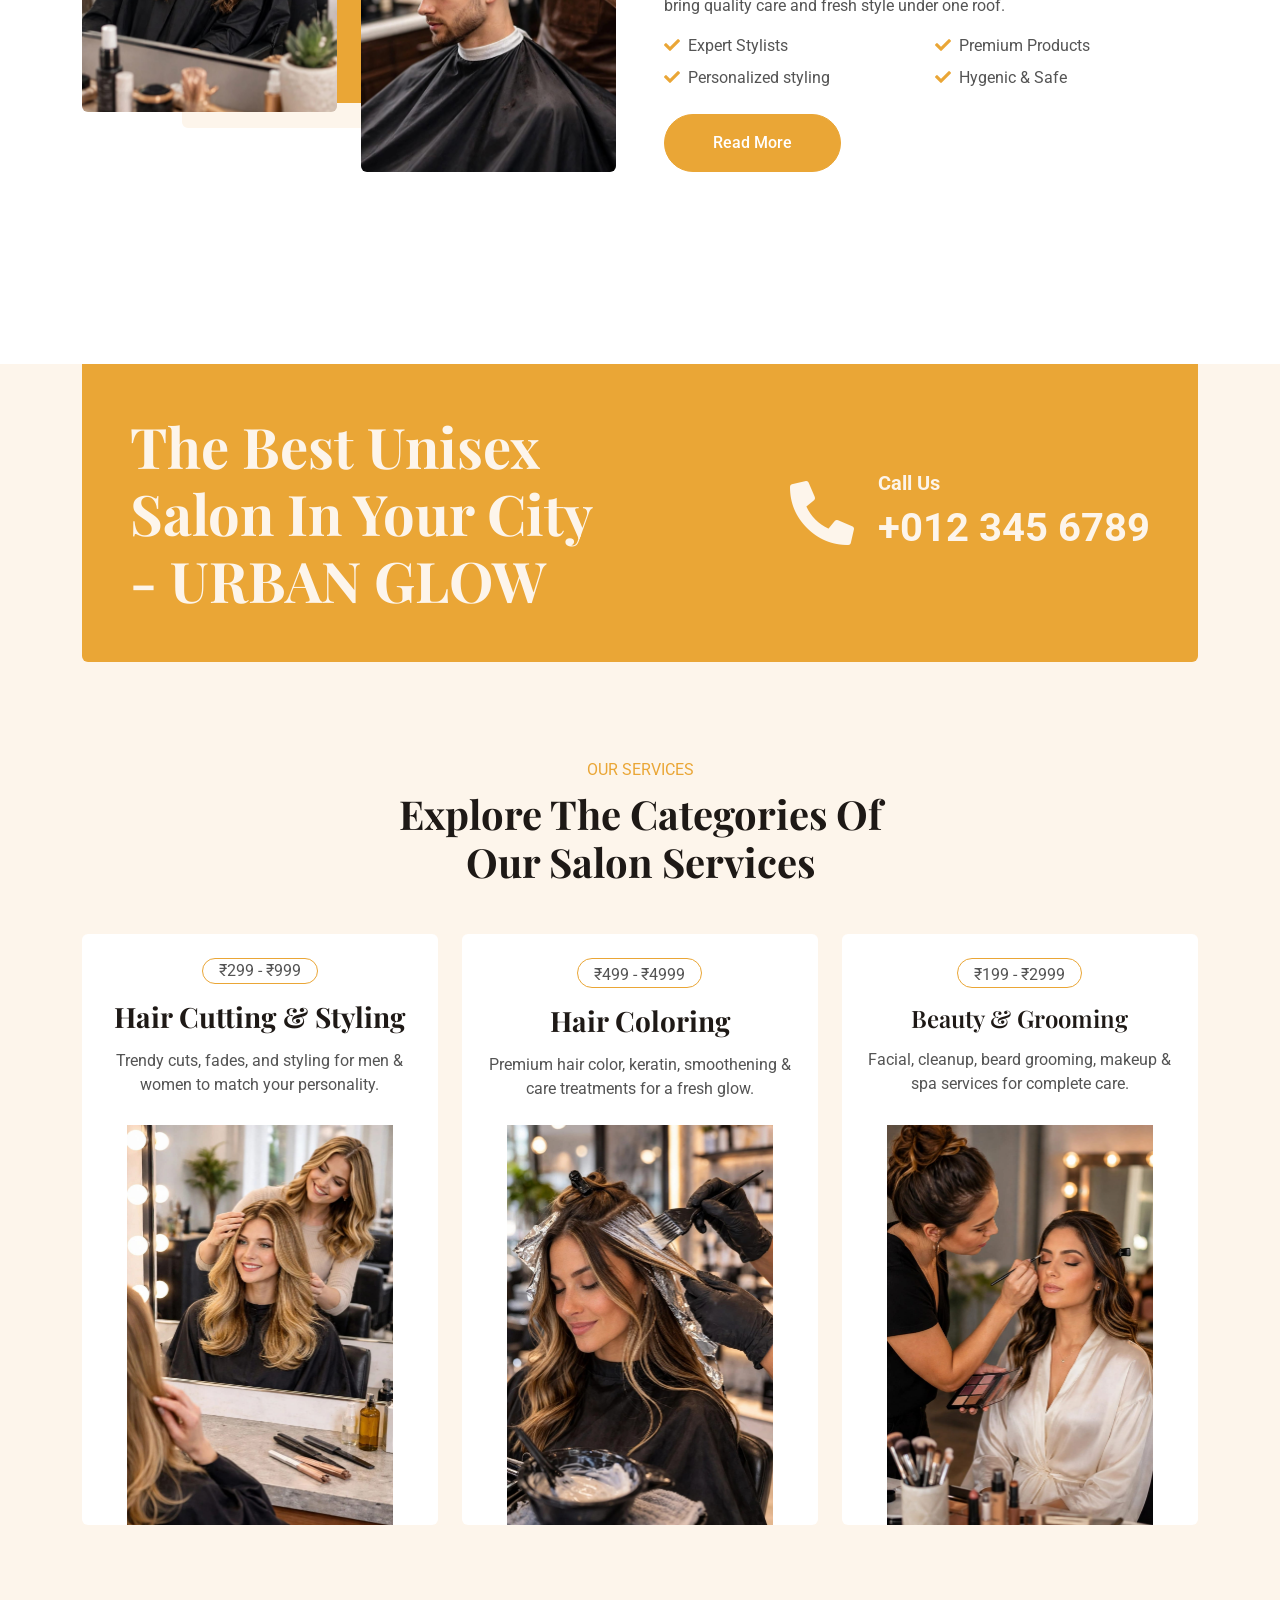
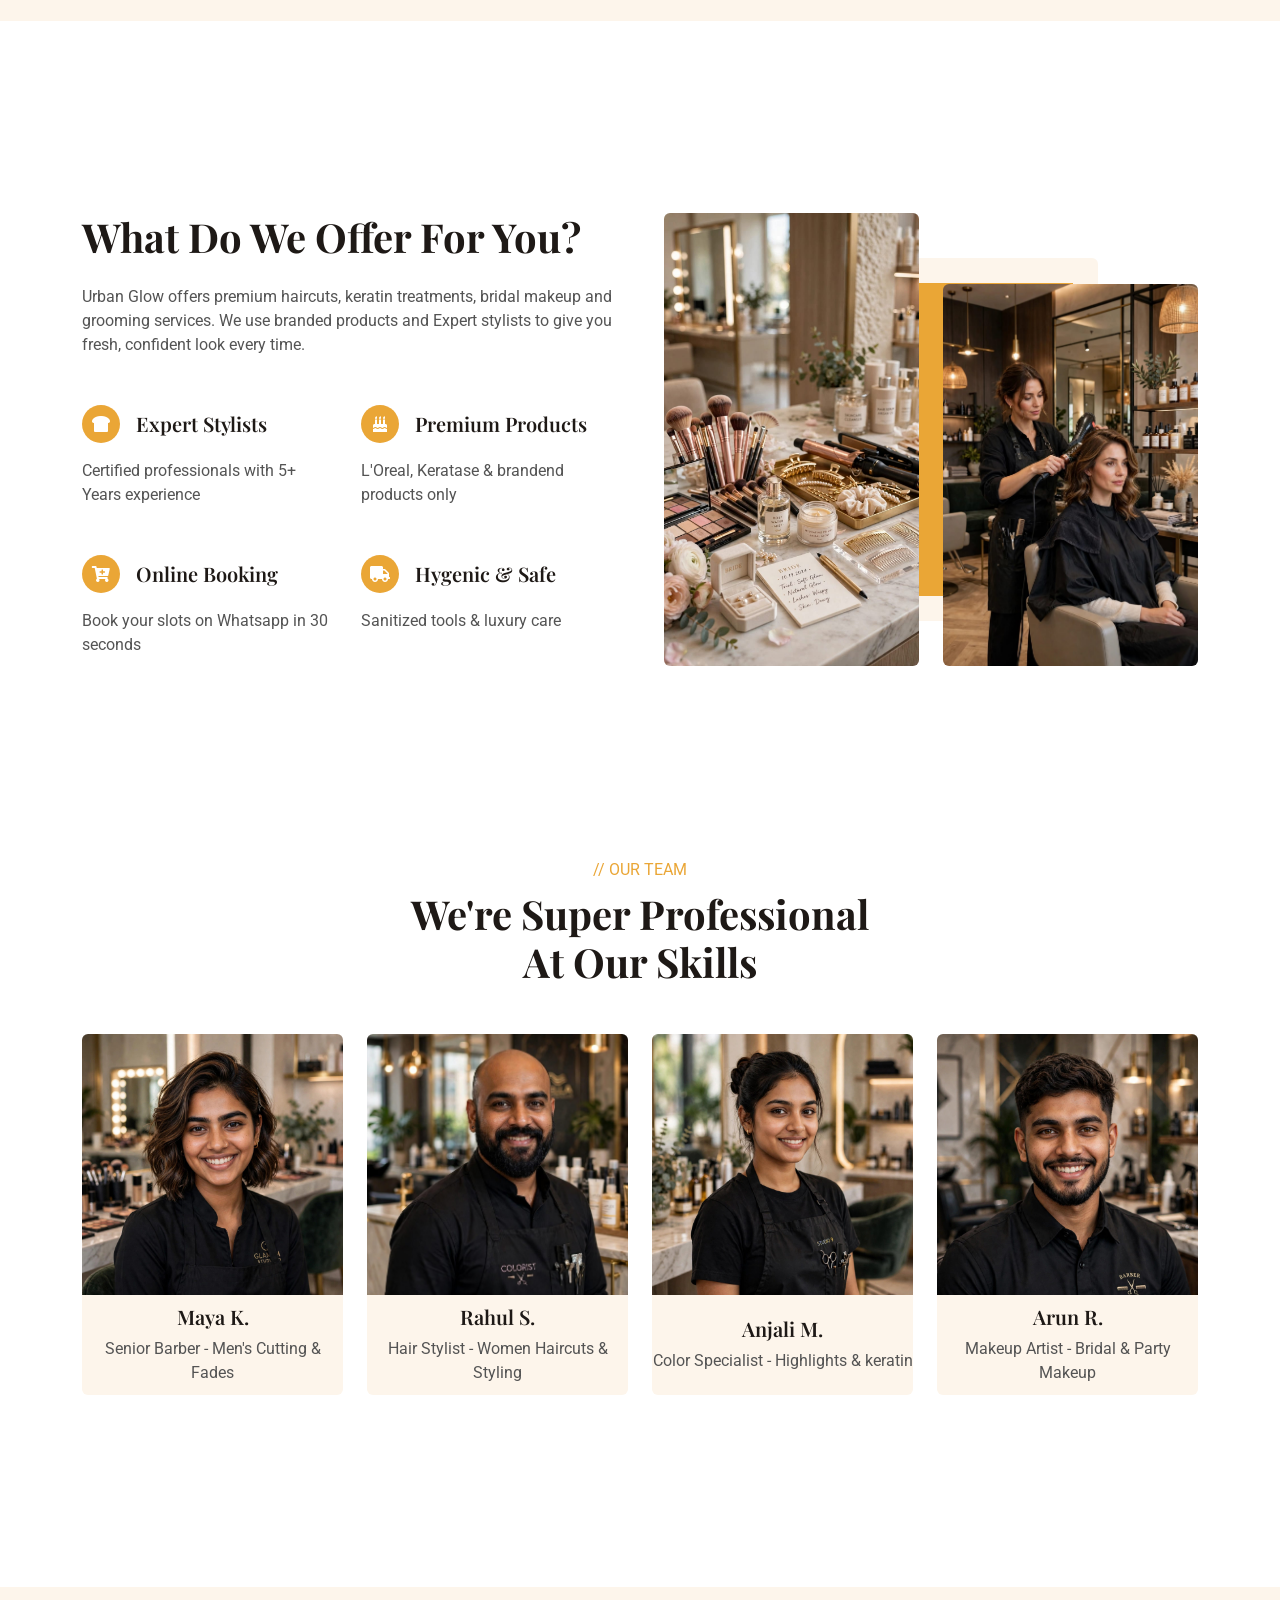
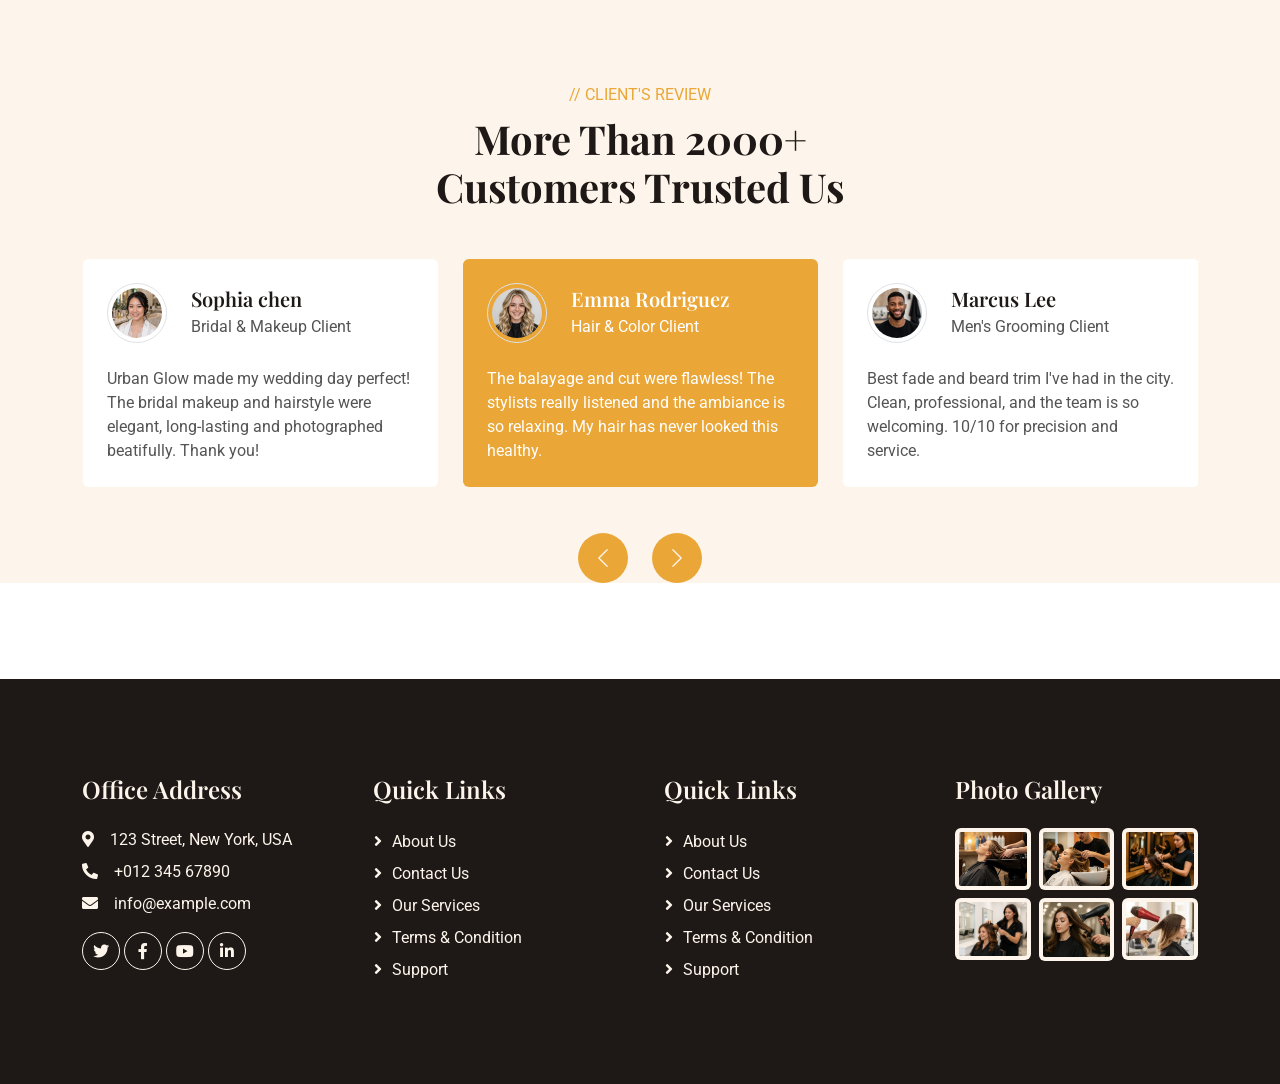
==== commit a3ad4e22: "Update index.html" ====
--- a/index.html
+++ b/index.html
@@ -3,7 +3,7 @@
 
 <head>
     <meta charset="utf-8">
-    <title>Baker - Bakery Website Template</title>
+    <title>Urban Glow Salon - Website</title>
     <meta content="width=device-width, initial-scale=1.0" name="viewport">
     <meta content="" name="keywords">
     <meta content="" name="description">
@@ -620,4 +620,4 @@
     <script src="js/main.js"></script>
 </body>
 
-</html>+</html>
